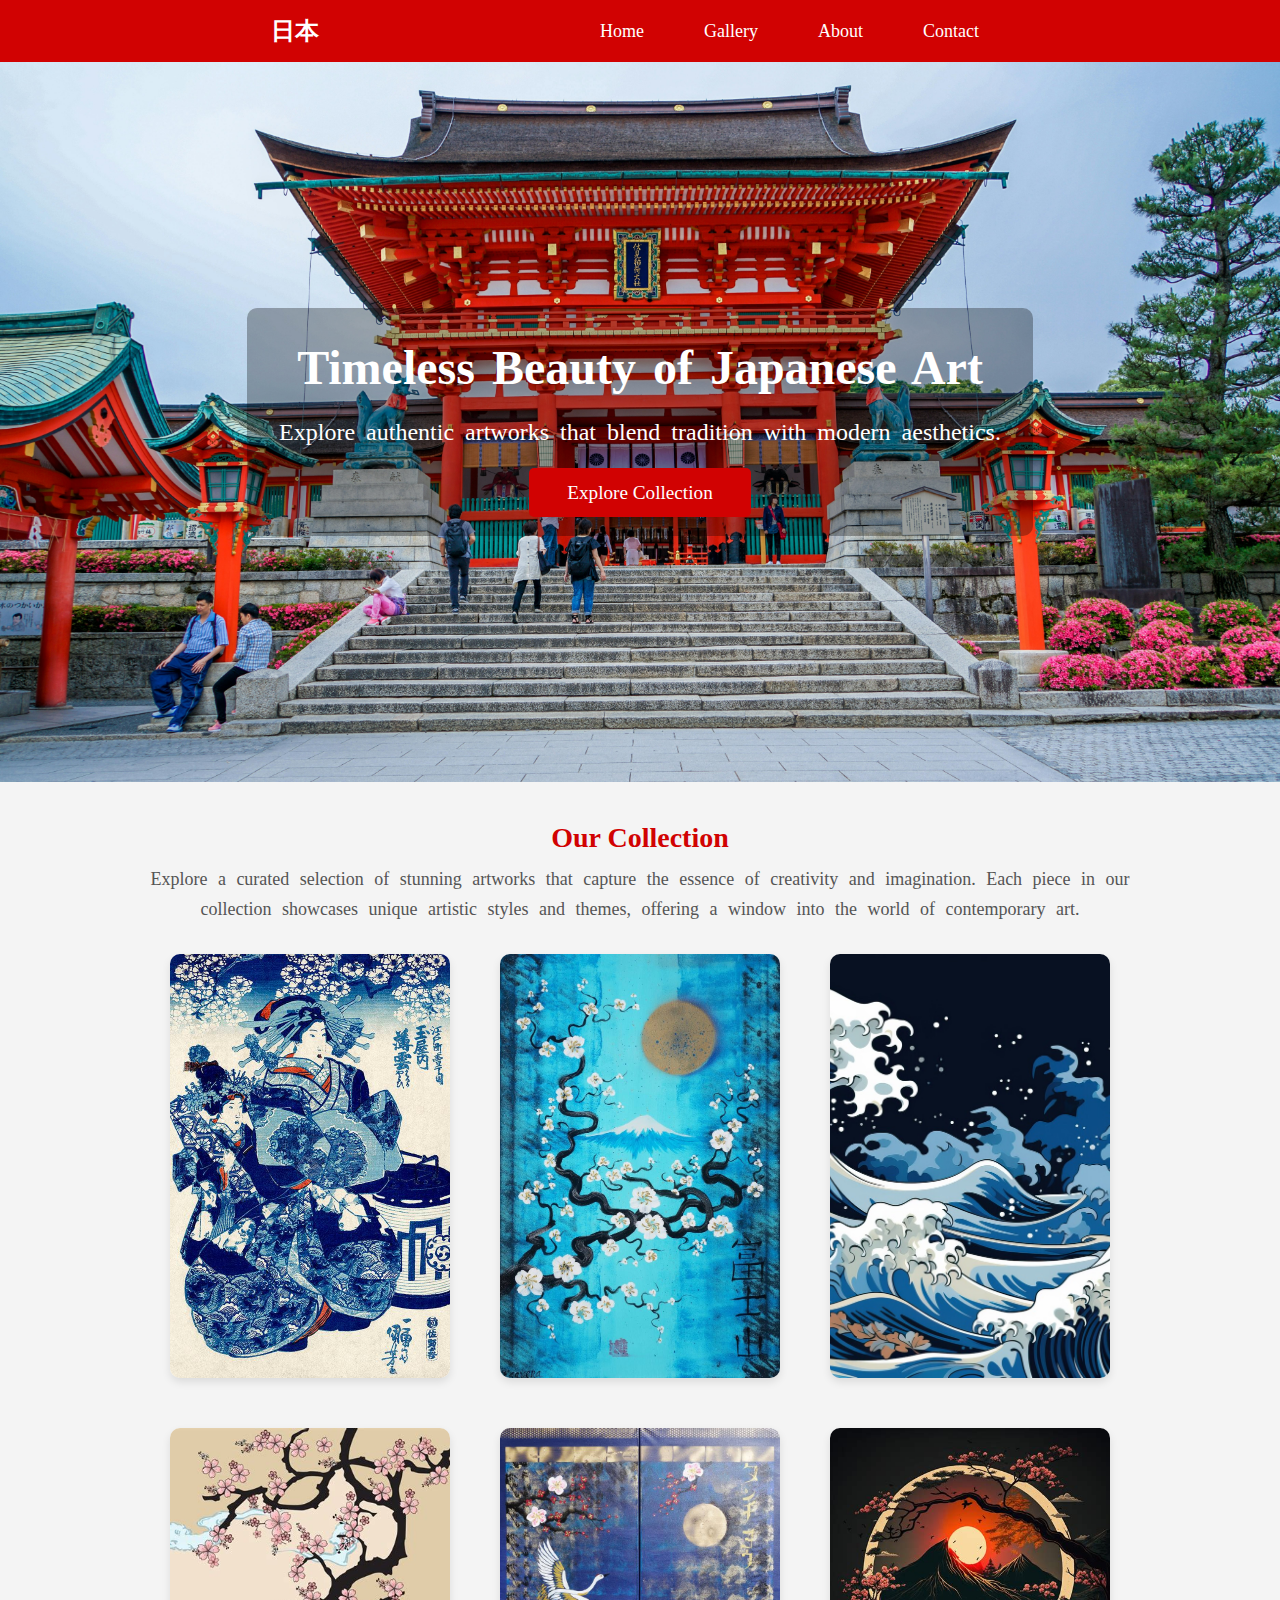
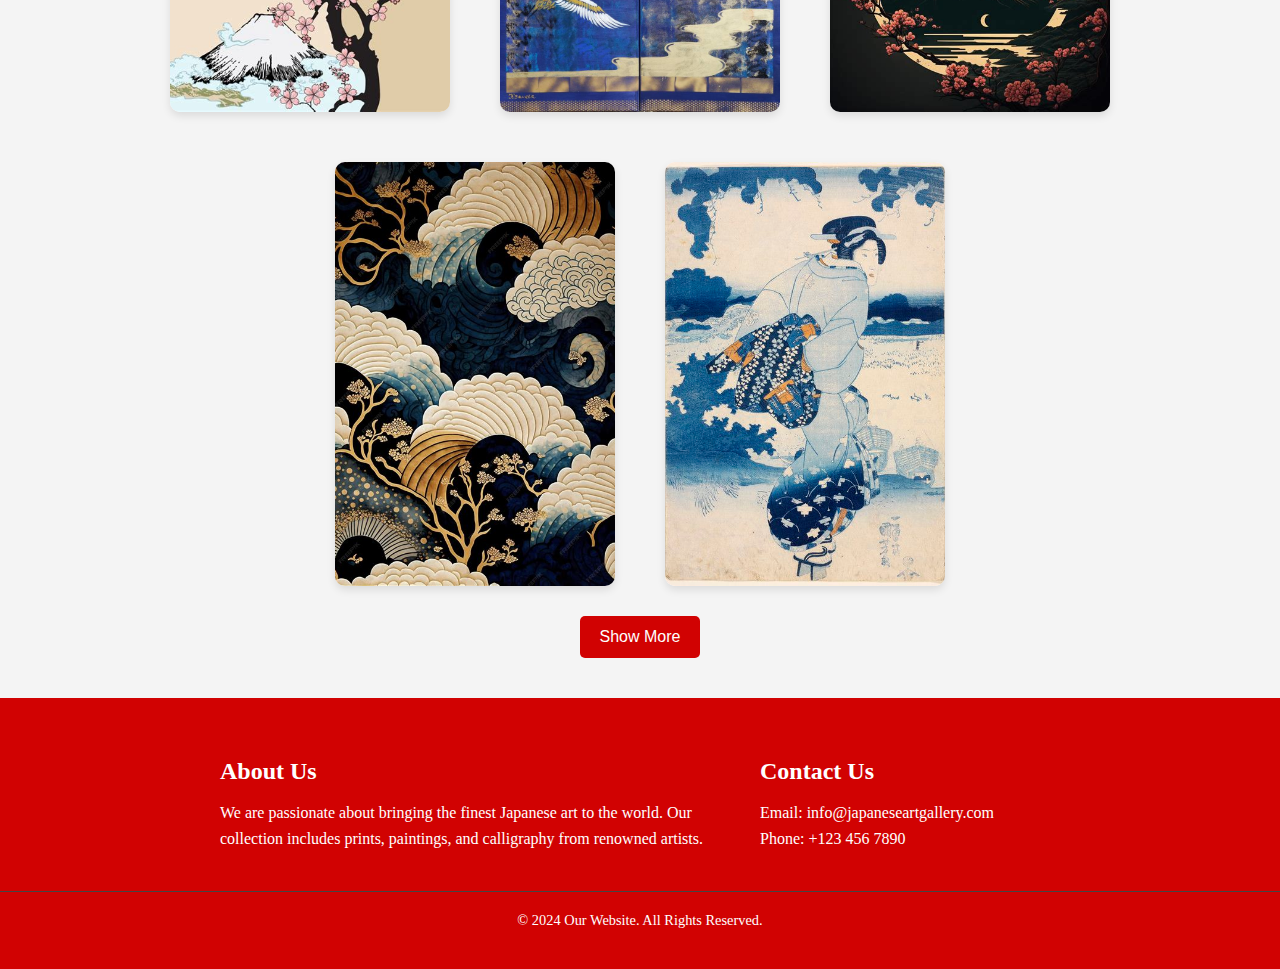
==== index.html @ ae21333e "modifier page home & coding page gallery" ====
<!DOCTYPE html>
<html lang="en">
<head>
    <meta charset="UTF-8">
    <meta name="viewport" content="width=device-width, initial-scale=1.0">
    <meta name="description" content="Discover the beauty of traditional Japanese art. Explore our collection of paintings, prints, and calligraphy.">
    <title>Japanese Art Collection</title>
    <link rel="stylesheet" href="styles.css">
</head>
<body>
        <nav>
            <div class="navbar">
                <div class="brand">日本
                </div>
                <ul>
                    <li><a href="index.html">Home</a></li>
                    <li><a href="gallery.html">Gallery</a></li>
                    <li><a href="about.html">About</a></li>
                    <li><a href="contact.html">Contact</a></li>
                </ul>
            </div>
        </nav>    

    <section id="home" class="hero">
        <div class="hero-content">
            <h2>Timeless Beauty of Japanese Art</h2>
            <p>Explore authentic artworks that blend tradition with modern aesthetics.</p>
            <a href="#collection" class="btn">Explore Collection</a>
        </div>
    </section>

    <section id="collection" class="gallery">
        <h2>Our Collection</h2>
        <p>Explore a curated selection of stunning artworks that capture the essence of creativity and imagination. Each piece in our collection showcases unique artistic styles and themes, offering a window into the world of contemporary art.</p>
        
        <div class="art-grid">
            <div class="art-item">
                <img src="images/blue-art1.jpg" alt="Art 1">
            </div>
            <div class="art-item">
                <img src="images/blue-art2.jpg" alt="Art 2">
            </div>
            <div class="art-item">
                <img src="images/blue-art3.jpg" alt="Art 3">               
            </div>
            <div class="art-item">
                <img src="images/art4.jpeg" alt="Art 4">
            </div>

            <div class="art-item">
                <img src="images/blue-art4.jpg" alt="Art 1">
            </div>
            <div class="art-item">
                <img src="images/art2.jpeg" alt="Art 2">
            </div>
            <div class="art-item">
                <img src="images/art3.jpeg" alt="Art 3">               
            </div>
            <div class="art-item">
                <img src="images/blue-art6.jpg" alt="Art 4">
            </div>


        </div>
        

        <div id="show-more">
            <button>Show More</button>
        </div>
    </section>

   
    


      <!-- Footer -->
      <footer>
        <div class="container">
            <div class="footer-content">
                <div class="footer-section about">
                    <h3>About Us</h3>
                    <p>We are passionate about bringing the finest Japanese art to the world. Our collection includes prints, paintings, and calligraphy from renowned artists.</p>
                </div>

                <div class="footer-section contact">
                    <h3>Contact Us</h3>
                    <p>Email: info@japaneseartgallery.com</p>
                    <p>Phone: +123 456 7890</p>
                </div>
            </div>
            <div class="footer-bottom">
                <p>&copy; 2024 Our Website. All Rights Reserved.</p>
            </div>
        </div>
    </footer>


  
    
</body>
</html>
---- styles.css ----
* {
    margin: 0;
    padding: 0;
    box-sizing: border-box;
}

body {
    font-family: cursive;
    background-color: #f4f4f4;
}

nav {
    background-color: #d10202; /* sea blue */
    padding: 15px 20px;
}

.navbar {
    display: flex;
    justify-content: space-evenly;
    align-items: center;
}

.navbar ul {
    list-style: none;
    margin: 0;
    padding: 0;
    display: flex;
}

.navbar ul li {
    margin: 0 15px;
    position: relative;
}

.navbar ul li a {
    text-decoration: none;
    color: white;
    font-size: 18px;
    padding: 10px 15px;
    transition: color 0.3s ease, background-color 0.3s ease;
}

.navbar ul li a:hover {
    color: #d10202; /* sea blue */
    background-color: white; /* lighter sea blue */
    border-radius: 5px;
}

.navbar ul li::after {
    content: '';
    position: absolute;
    left: 0;
    bottom: -3px;
    width: 100%;
    height: 3px;
    background-color: #fa8181; /* lighter sea blue */
    transform: scaleX(0);
    transition: transform 0.3s ease;
}

.navbar ul li:hover::after {
    transform: scaleX(1);
}

.brand {
    color: white;
    font-size: 24px;
    font-weight: bold;
}



/* Hero section*/
.hero {
    background-image: url('images/bg.jpg');
    background-size: cover;
    background-position: center;
    height: 80vh;
    display: flex;
    justify-content: center;
    align-items: center;
    color: white;
    text-align: center;
}

.hero-content {
    background-color: rgba(0, 0, 0, 0.3);
    padding: 2em;
    border-radius: 10px;
}

.hero h2 {
    font-size: 3em;
    margin-bottom: 0.5em;
    word-spacing: 5px;
}

.hero p {
    font-size: 1.5em;
    margin-bottom: 1.5em;
    word-spacing: 5px;
}

.btn {
    background-color: #d10202;
    color: white;
    padding: 0.75em 2em;
    border-radius: 5px;
    text-decoration: none;
    font-size: 1.2em;
}

.btn:hover {
    background-color: #f56e6e;
}



/* Start Gallery */

section#collection {
    padding: 40px;
    text-align: center;
}

#collection h2 {
    color: #d10202;
    font-size: 28px;
    margin-bottom: 10px;
}

#collection p {
    font-size: 18px;
    color: #555;
    margin-bottom: 30px;
    max-width: 1000px;
    margin-left: auto;
    margin-right: auto;
    word-spacing: 6px; /* Adjust this value as needed */

    line-height: 30px;

}

.art-grid {
    display: flex;
    flex-wrap: wrap;
    justify-content: center;
    gap: 50px;
}

.art-item {
    width: 280px;
    background-color: white;
    border-radius: 10px;
    box-shadow: 0 4px 8px rgba(0, 0, 0, 0.1);
    overflow: hidden;
    transition: transform 0.3s ease, box-shadow 0.3s ease;
}

.art-item img {
    width: 100%;
    height: 100%;
    object-fit: cover;
}

.art-item:hover {
    transform: translateY(-10px);
    box-shadow: 0 8px 16px rgba(0, 0, 0, 0.2);
}

#show-more {
    margin-top: 30px;
}

#show-more button {
    background-color: #d10202;
    color: white;
    border: none;
    padding: 12px 20px;
    border-radius: 5px;
    font-size: 16px;
    cursor: pointer;
    transition: background-color 0.3s ease;
}

#show-more button:hover {
    background-color: #fa8181;
}





/* Footer */
footer {
    background-color:#d10202 ;
    color: white;
    padding: 40px 0;
}

.footer-content {
    display: flex;
    justify-content: space-between;
    flex-wrap: wrap;
    margin-bottom: 20px;
    padding-left: 200px;

}

.footer-section {
    flex: 1;
    padding: 20px;
}

.footer-section h3 {
    margin-bottom: 15px;
    font-size: 1.5em;
}

.footer-section p {
    color: #ffffff;
    font-size: 1em;
    line-height: 1.6;
}

.footer-bottom {
    text-align: center;
    padding-top: 20px;
    border-top: 1px solid #444;
}

footer p {
    margin: 0;
    font-size: 0.9em;
}
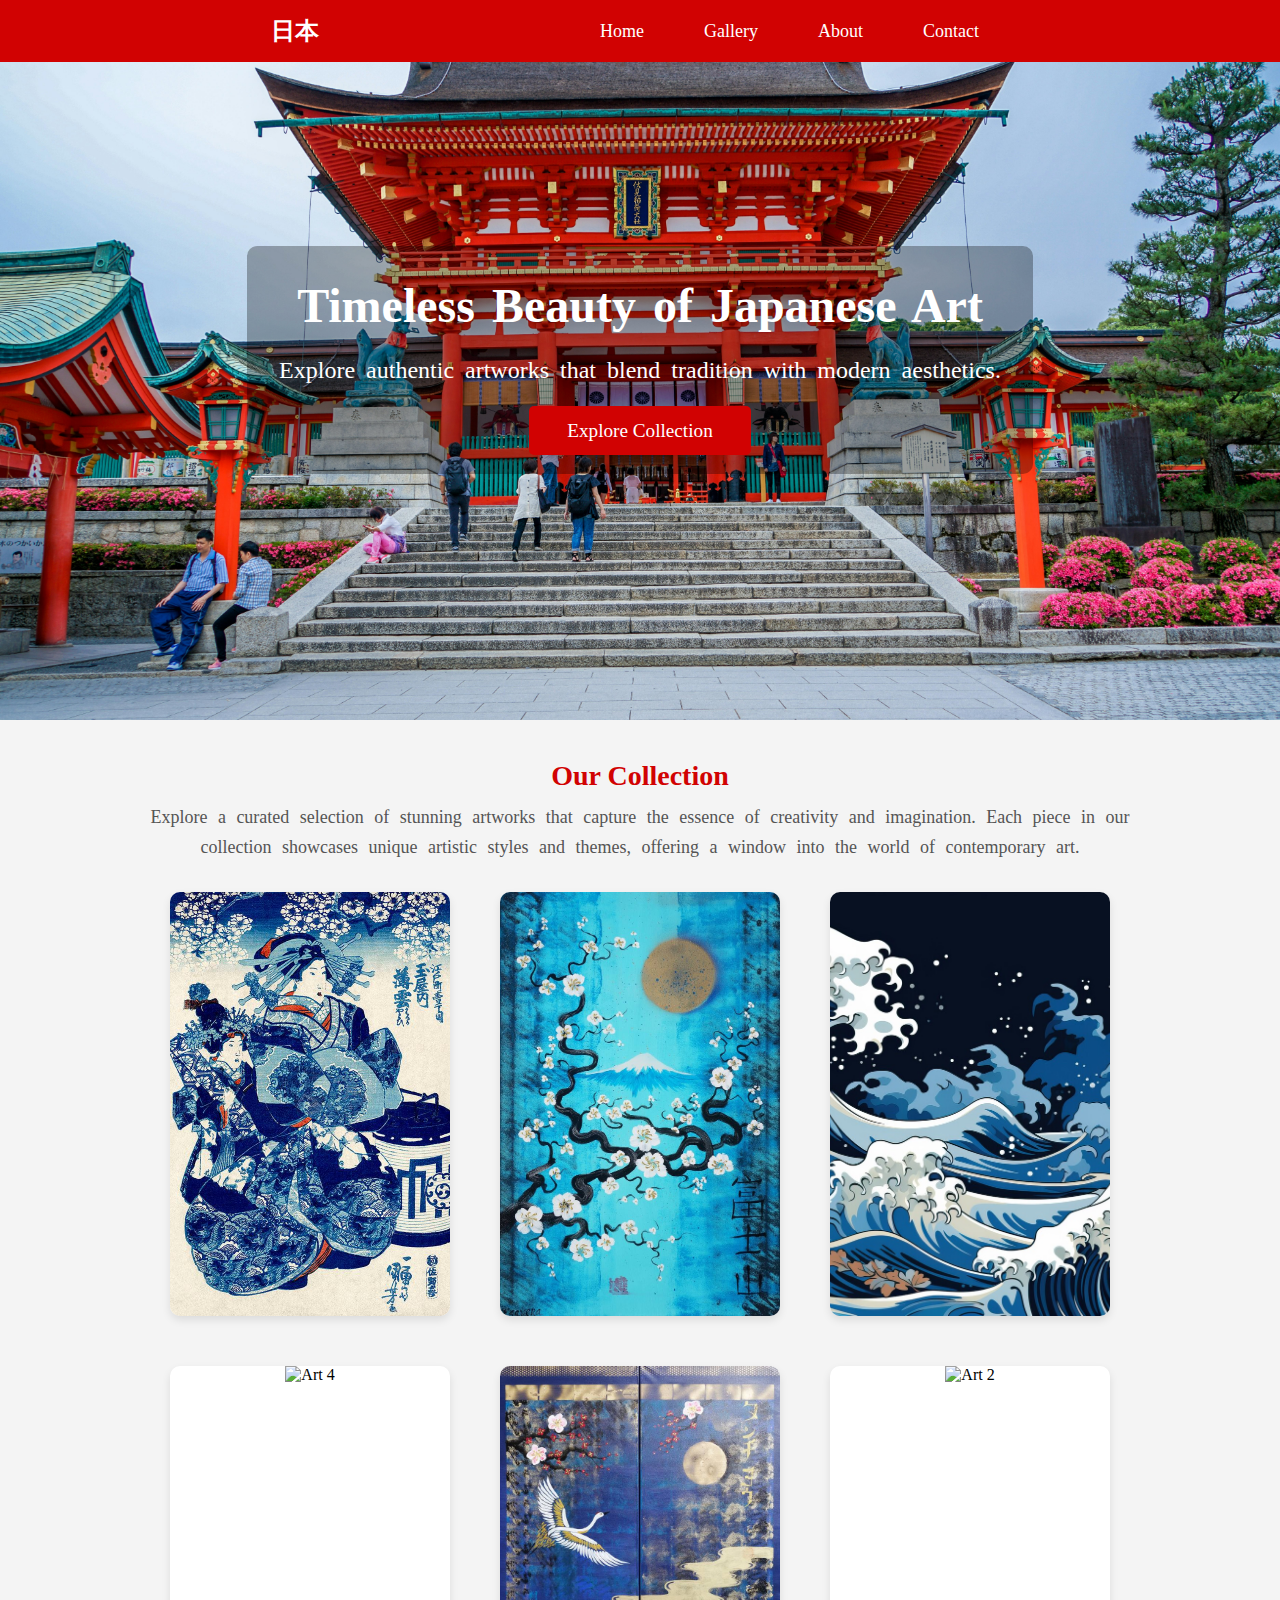
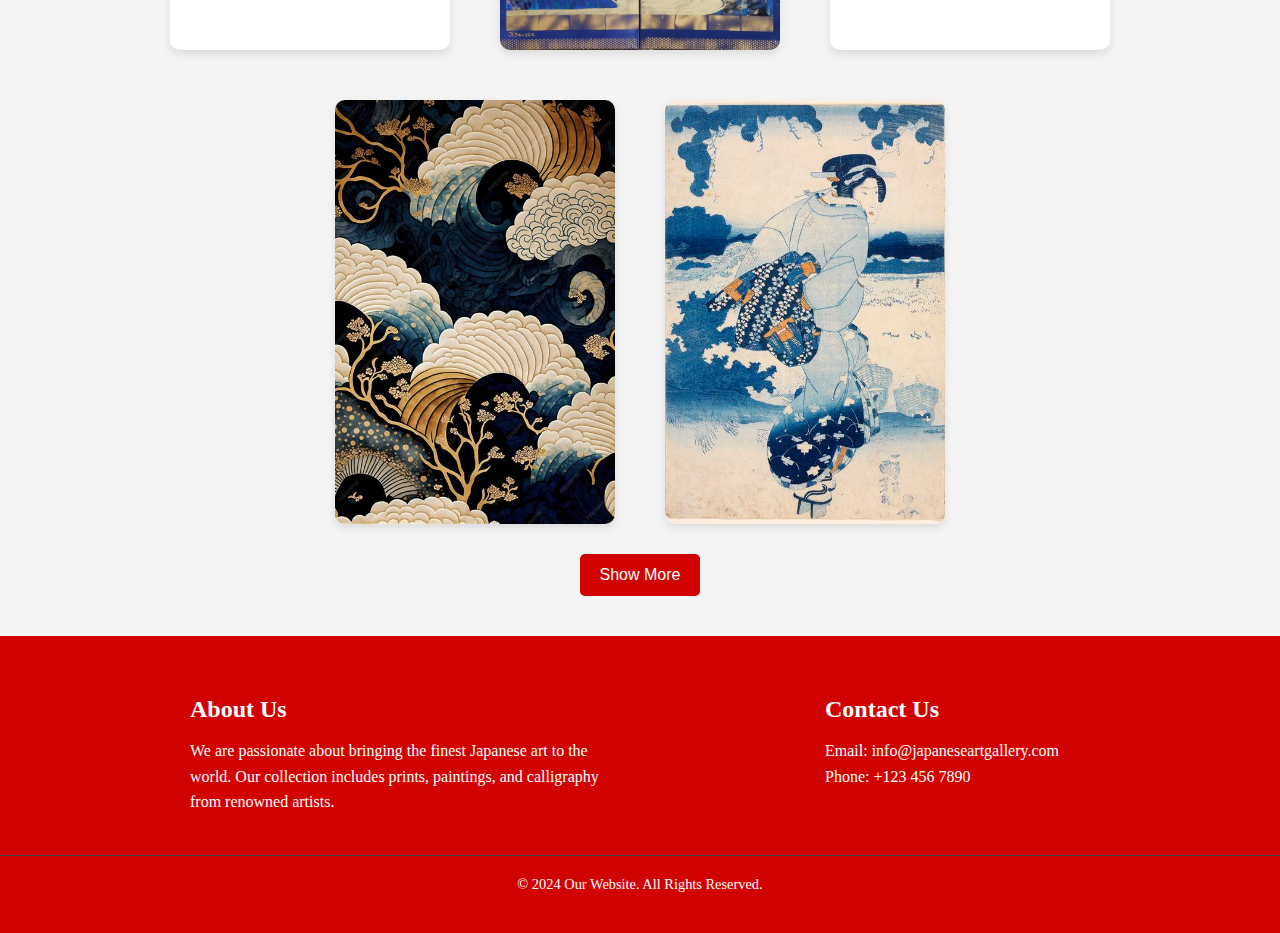
==== commit 3a0910d3: "projet final" ====
--- a/index.html
+++ b/index.html
@@ -65,7 +65,7 @@
         
 
         <div id="show-more">
-            <button>Show More</button>
+            <a href="gallery.html"><button>Show More</button></a>
         </div>
     </section>
 
--- a/styles.css
+++ b/styles.css
@@ -12,6 +12,8 @@
 nav {
     background-color: #d10202; /* sea blue */
     padding: 15px 20px;
+    position: fixed;
+    width: 100%;
 }
 
 .navbar {
@@ -188,10 +190,6 @@
     background-color: #fa8181;
 }
 
-
-
-
-
 /* Footer */
 footer {
     background-color:#d10202 ;
@@ -204,7 +202,8 @@
     justify-content: space-between;
     flex-wrap: wrap;
     margin-bottom: 20px;
-    padding-left: 200px;
+    padding-left: 170px;
+    gap: 160px;
 
 }
 
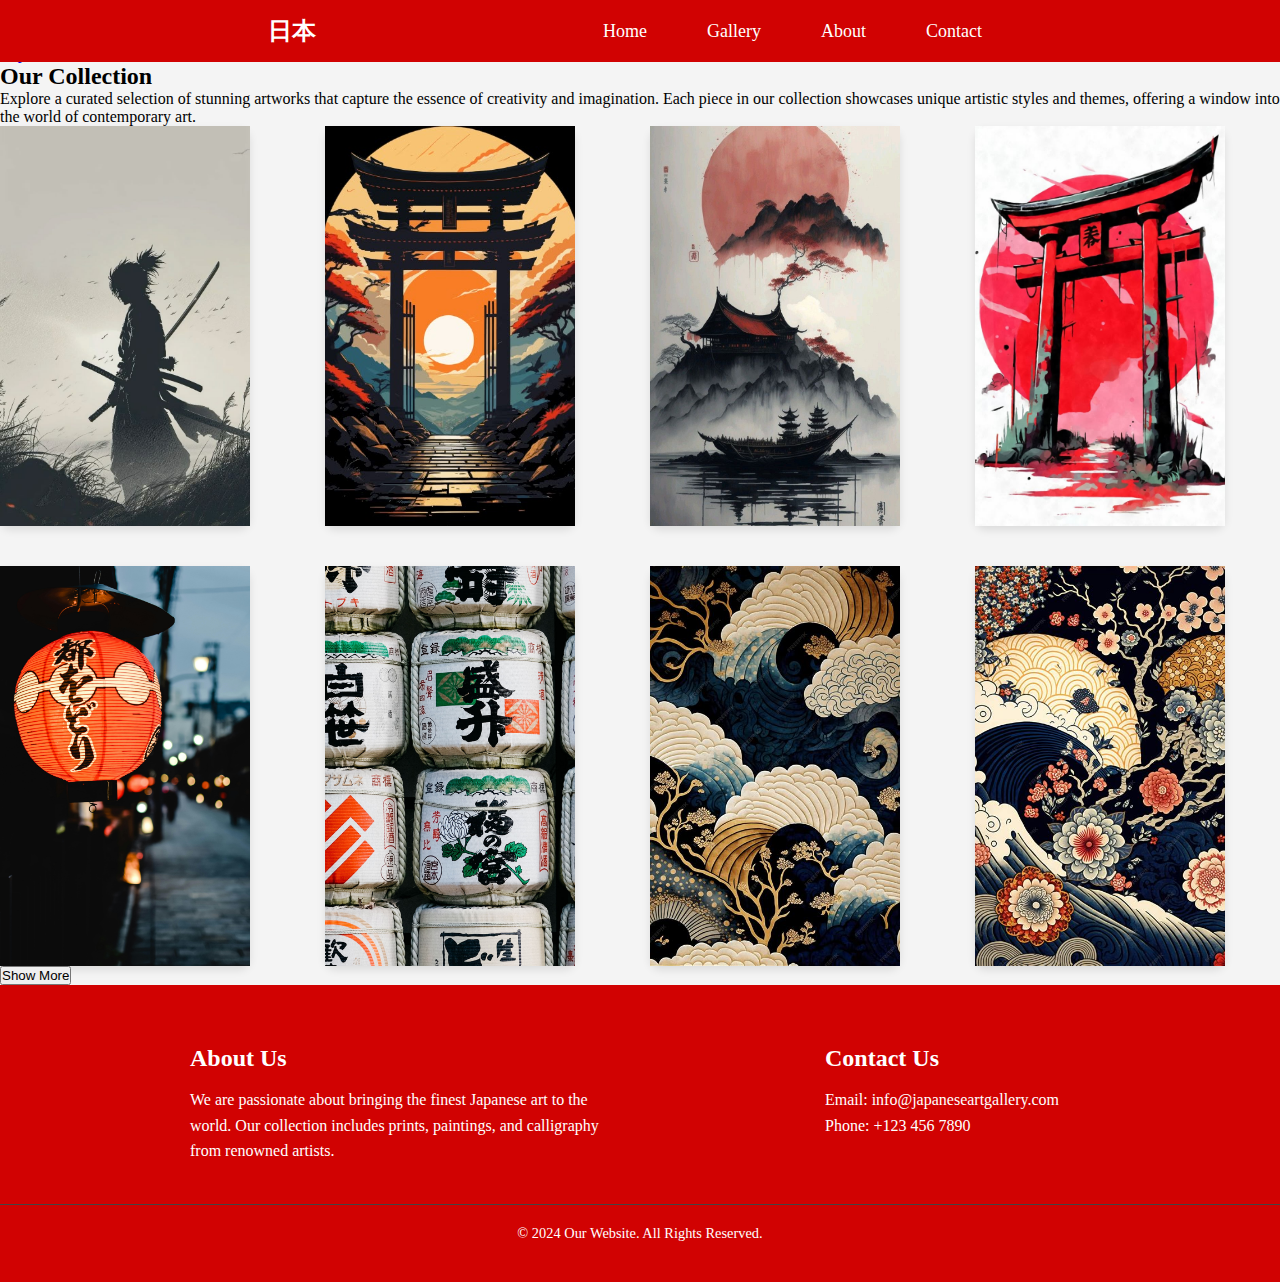
==== commit 6cd36843: "brief(2) avec grid" ====
--- a/index.html
+++ b/index.html
@@ -1,101 +1,100 @@
-<!DOCTYPE html>
-<html lang="en">
-<head>
-    <meta charset="UTF-8">
-    <meta name="viewport" content="width=device-width, initial-scale=1.0">
-    <meta name="description" content="Discover the beauty of traditional Japanese art. Explore our collection of paintings, prints, and calligraphy.">
-    <title>Japanese Art Collection</title>
-    <link rel="stylesheet" href="styles.css">
-</head>
-<body>
-        <nav>
-            <div class="navbar">
-                <div class="brand">日本
-                </div>
-                <ul>
-                    <li><a href="index.html">Home</a></li>
-                    <li><a href="gallery.html">Gallery</a></li>
-                    <li><a href="about.html">About</a></li>
-                    <li><a href="contact.html">Contact</a></li>
-                </ul>
-            </div>
-        </nav>    
-
-    <section id="home" class="hero">
-        <div class="hero-content">
-            <h2>Timeless Beauty of Japanese Art</h2>
-            <p>Explore authentic artworks that blend tradition with modern aesthetics.</p>
-            <a href="#collection" class="btn">Explore Collection</a>
-        </div>
-    </section>
-
-    <section id="collection" class="gallery">
-        <h2>Our Collection</h2>
-        <p>Explore a curated selection of stunning artworks that capture the essence of creativity and imagination. Each piece in our collection showcases unique artistic styles and themes, offering a window into the world of contemporary art.</p>
-        
-        <div class="art-grid">
-            <div class="art-item">
-                <img src="images/blue-art1.jpg" alt="Art 1">
-            </div>
-            <div class="art-item">
-                <img src="images/blue-art2.jpg" alt="Art 2">
-            </div>
-            <div class="art-item">
-                <img src="images/blue-art3.jpg" alt="Art 3">               
-            </div>
-            <div class="art-item">
-                <img src="images/art4.jpeg" alt="Art 4">
-            </div>
-
-            <div class="art-item">
-                <img src="images/blue-art4.jpg" alt="Art 1">
-            </div>
-            <div class="art-item">
-                <img src="images/art2.jpeg" alt="Art 2">
-            </div>
-            <div class="art-item">
-                <img src="images/art3.jpeg" alt="Art 3">               
-            </div>
-            <div class="art-item">
-                <img src="images/blue-art6.jpg" alt="Art 4">
-            </div>
-
-
-        </div>
-        
-
-        <div id="show-more">
-            <a href="gallery.html"><button>Show More</button></a>
-        </div>
-    </section>
-
-   
-    
-
-
-      <!-- Footer -->
-      <footer>
-        <div class="container">
-            <div class="footer-content">
-                <div class="footer-section about">
-                    <h3>About Us</h3>
-                    <p>We are passionate about bringing the finest Japanese art to the world. Our collection includes prints, paintings, and calligraphy from renowned artists.</p>
-                </div>
-
-                <div class="footer-section contact">
-                    <h3>Contact Us</h3>
-                    <p>Email: info@japaneseartgallery.com</p>
-                    <p>Phone: +123 456 7890</p>
-                </div>
-            </div>
-            <div class="footer-bottom">
-                <p>&copy; 2024 Our Website. All Rights Reserved.</p>
-            </div>
-        </div>
-    </footer>
-
-
-  
-    
-</body>
-</html>
+<!DOCTYPE html>
+<html lang="en">
+<head>
+    <meta charset="UTF-8">
+    <meta name="viewport" content="width=device-width, initial-scale=1.0">
+    <meta name="description" content="Discover the beauty of traditional Japanese art. Explore our collection of paintings, prints, and calligraphy.">
+    <title>Japanese Art Collection</title>
+    <link rel="stylesheet" href="style.css">
+    <link rel="stylesheet" href="styleindex.css">
+</head>
+<body>
+        <nav>
+            <div class="navbar">
+                <div class="brand">日本
+                </div>
+                <ul>
+                    <li><a href="index.html">Home</a></li>
+                    <li><a href="gallery.html">Gallery</a></li>
+                    <li><a href="about.html">About</a></li>
+                    <li><a href="contact.html">Contact</a></li>
+                </ul>
+            </div>
+        </nav>    
+
+    <section id="home" class="hero">
+        <div class="hero-content">
+            <h2>Timeless Beauty of Japanese Art</h2>
+            <p>Explore authentic artworks that blend tradition with modern aesthetics.</p>
+            <a href="#collection" class="btn">Explore Collection</a>
+        </div>
+    </section>
+
+    <section id="collection" class="gallery">
+        <h2>Our Collection</h2>
+        <p>Explore a curated selection of stunning artworks that capture the essence of creativity and imagination. Each piece in our collection showcases unique artistic styles and themes, offering a window into the world of contemporary art.</p>
+        
+        <div class="art-grid-home">
+            <div class="art-item">
+                <img src="images/art9.jpg" alt="Art 1">
+            </div>
+            <div class="art-item">
+                <img src="images/art8.jpg" alt="Art 2">
+            </div>
+            <div class="art-item">
+                <img src="images/art7.jpg" alt="Art 3">               
+            </div>
+            <div class="art-item">
+                <img src="images/art4.jpg" alt="Art 4">
+            </div>
+
+            <div class="art-item">
+                <img src="images/art6.jpg" alt="Art 5">
+            </div>
+            <div class="art-item">
+                <img src="images/art5.jpg" alt="Art 6">
+            </div>
+            <div class="art-item">
+                <img src="images/art3.jpeg" alt="Art 7">               
+            </div>
+            <div class="art-item">
+                <img src="images/art1.jpeg" alt="Art 8">
+            </div>
+        </div>
+        
+
+        <div id="show-more">
+            <a href="gallery.html"><button>Show More</button></a>
+        </div>
+    </section>
+
+   
+    
+
+
+      <!-- Footer -->
+      <footer>
+        <div class="container">
+            <div class="footer-content">
+                <div class="footer-section about">
+                    <h3>About Us</h3>
+                    <p>We are passionate about bringing the finest Japanese art to the world. Our collection includes prints, paintings, and calligraphy from renowned artists.</p>
+                </div>
+
+                <div class="footer-section contact">
+                    <h3>Contact Us</h3>
+                    <p>Email: info@japaneseartgallery.com</p>
+                    <p>Phone: +123 456 7890</p>
+                </div>
+            </div>
+            <div class="footer-bottom">
+                <p>&copy; 2024 Our Website. All Rights Reserved.</p>
+            </div>
+        </div>
+    </footer>
+
+
+  
+    
+</body>
+</html>
--- a/style.css
+++ b/style.css
@@ -0,0 +1,192 @@
+* {
+    margin: 0;
+    padding: 0;
+    box-sizing: border-box;
+}
+
+body {
+    font-family: cursive;
+    background-color: #f4f4f4;
+}
+
+nav {
+    background-color: #d10202; /* sea blue */
+    padding: 15px 20px;
+    position: fixed;
+    width: 100%;
+    z-index: 10;
+}
+
+.navbar {
+    display: grid;
+    grid-template-columns: 1fr 1fr;
+    padding: 0 20%;
+    align-items: center;
+}
+
+.navbar ul {
+    list-style: none;
+    margin: 0;
+    padding: 0;
+    display: grid;
+    grid-template-columns: auto auto auto auto;
+}
+
+.navbar ul li {
+    margin: 0 15px;
+    position: relative;
+}
+
+.navbar ul li a {
+    text-decoration: none;
+    color: white;
+    font-size: 18px;
+    padding: 10px 15px;
+    transition: color 0.3s ease, background-color 0.3s ease;
+}
+
+.navbar ul li a:hover {
+    color: #d10202; /* sea blue */
+    background-color: white; /* lighter sea blue */
+    border-radius: 5px;
+}
+
+.navbar ul li::after {
+    content: '';
+    position: absolute;
+    left: 0;
+    bottom: -3px;
+    width: 100%;
+    height: 3px;
+    background-color: #fa8181; /* lighter sea blue */
+    transform: scaleX(0);
+    transition: transform 0.3s ease;
+}
+
+.navbar ul li:hover::after {
+    transform: scaleX(1);
+}
+
+.brand {
+    color: white;
+    font-size: 24px;
+    font-weight: bold;
+}
+
+.header_page{
+    position: relative;
+    width: 100%;
+    height: 100px;
+    display: flex;
+    flex-direction: row;
+    justify-content: center;
+    align-items: center;
+    z-index: 1;
+    top: 60px;
+    margin-bottom: 60px;
+}
+.line1{
+    position: relative;
+    border: 2px rgb(215, 14, 14) solid;
+    width: 60px;
+    left: -30px;
+}
+
+.header_page div{
+    height: 0;
+    width: 60px;
+    border: 2px rgb(215, 14, 14) solid;
+}
+.line2{
+    position: relative;
+    border: 2px rgb(215, 14, 14) solid;
+    width: 60px;
+    top: 0;
+    left: 30px;
+} 
+
+.art-grid-gallery {
+    display: grid;
+    grid-template-columns: 1fr 1fr 1fr 1fr;
+    justify-content: center;
+    row-gap: 40px;
+    column-gap: 20px;
+    width: 80vw;
+}
+.art-grid-home {
+    display: grid;
+    grid-template-columns: 1fr 1fr 1fr 1fr;
+    justify-content: center;
+    row-gap: 40px;
+    column-gap: 20px;
+    width: 100%;
+}
+
+.art-item {
+    width: 250px;
+    height: 400px;
+    border-radius: 10px;
+    box-shadow: 0 4px 8px rgba(0, 0, 0, 0.1);
+    transition: transform 0.3s ease, box-shadow 0.3s ease;
+}
+
+.art-item img {
+    width: 100%;
+    height: 100%;
+    object-fit: cover;
+}
+
+.art-item:hover {
+    transform: translateY(-10px);
+    box-shadow: 0 8px 16px rgba(0, 0, 0, 0.2);
+}
+.art-grid-gallery button{
+    margin-top: 20px;
+    width: 250px;
+    height: 50px;
+    border: black 1px solid;
+    border-radius: 5px;
+    background-color: transparent;
+}
+
+/* Footer */
+footer {
+    background-color:#d10202 ;
+    color: white;
+    padding: 40px 0;
+}
+
+.footer-content {
+    display: grid;
+    grid-template-columns: 1fr 1fr;
+    margin-bottom: 20px;
+    padding-left: 170px;
+    gap: 160px;
+
+}
+
+.footer-section {
+    padding: 20px;
+}
+
+.footer-section h3 {
+    margin-bottom: 15px;
+    font-size: 1.5em;
+}
+
+.footer-section p {
+    color: #ffffff;
+    font-size: 1em;
+    line-height: 1.6;
+}
+
+.footer-bottom {
+    text-align: center;
+    padding-top: 20px;
+    border-top: 1px solid #444;
+}
+
+footer p {
+    margin: 0;
+    font-size: 0.9em;
+}